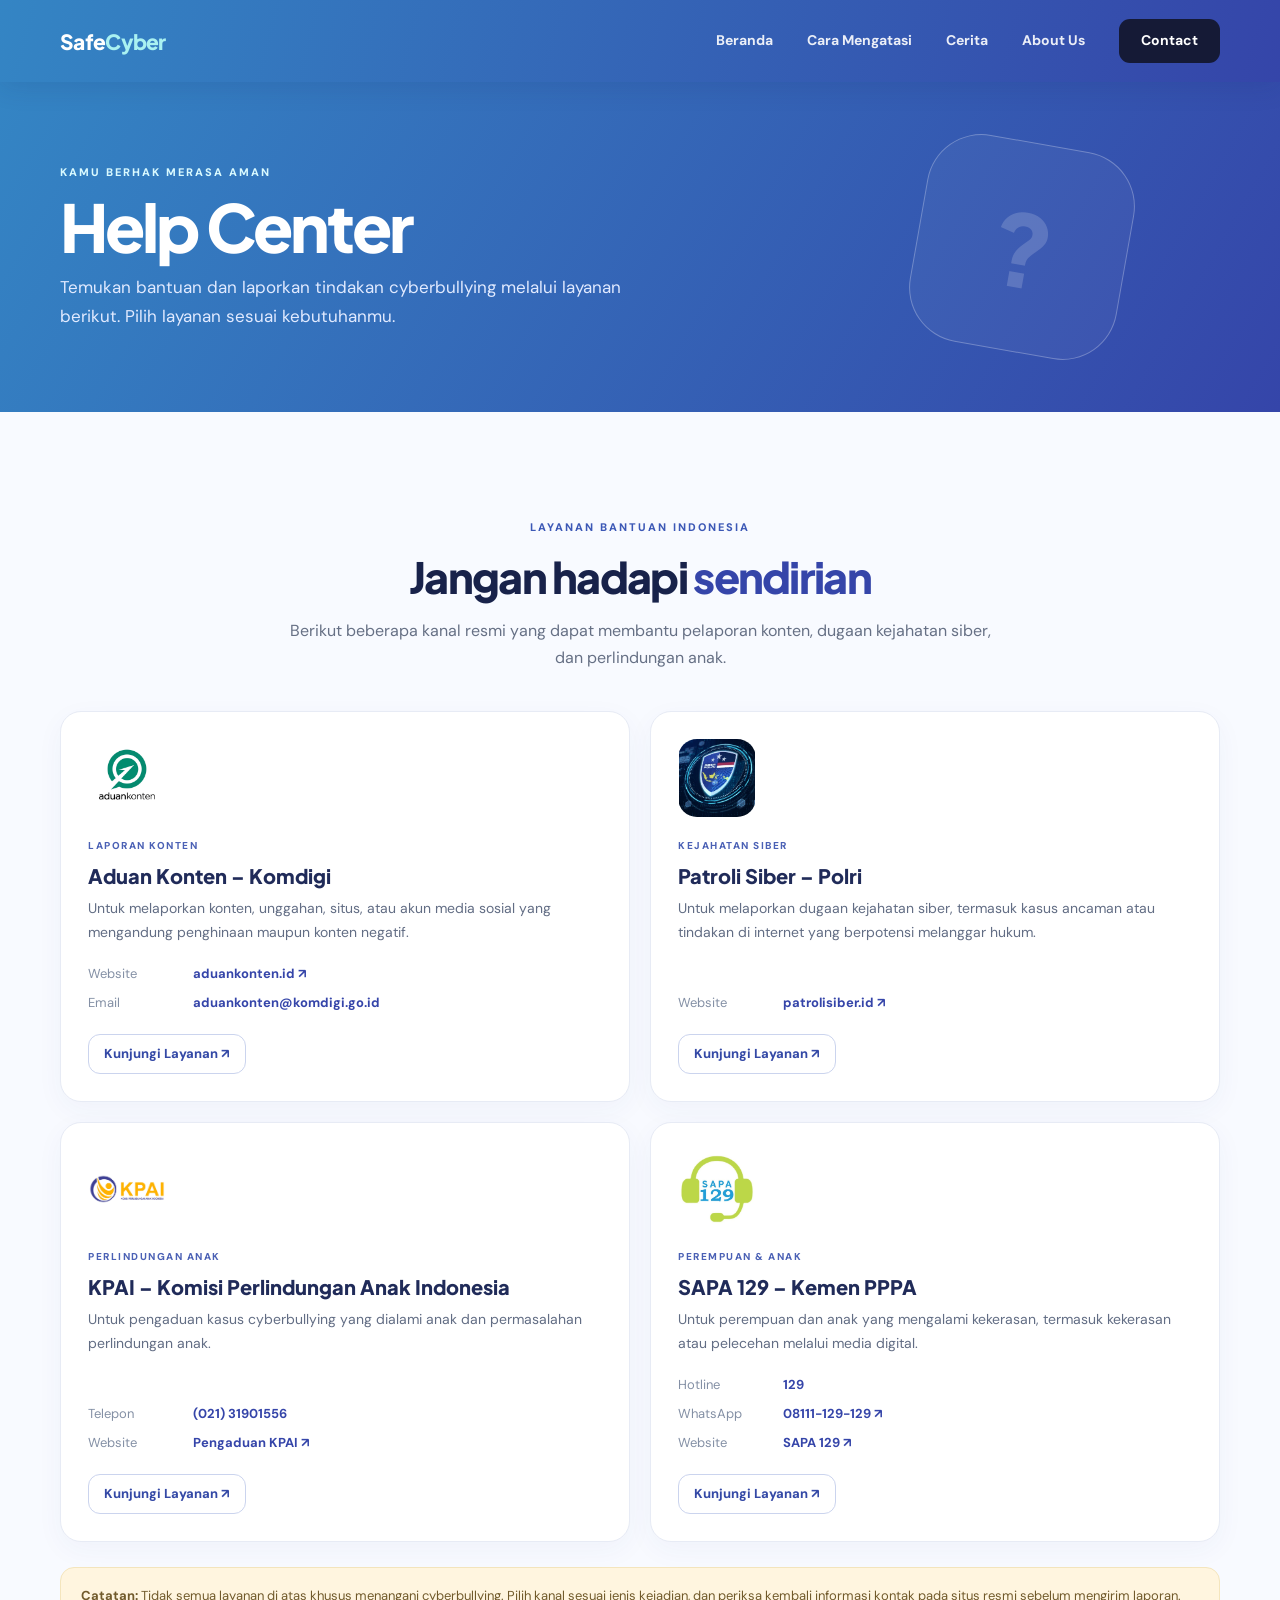
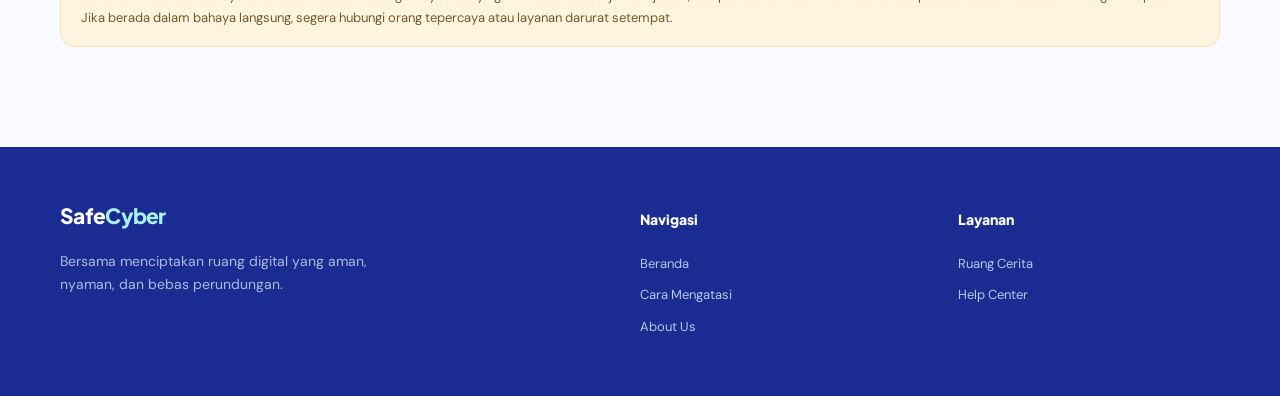
==== contact.html @ 0e9b600e "file utama web" ====
<!DOCTYPE html>
<html lang="id">
  <head>
    <meta charset="UTF-8">
    <meta name="viewport" content="width=device-width, initial-scale=1.0">
    <meta name="description" content="Daftar layanan bantuan dan pengaduan untuk perundungan dan keamanan digital.">
    <meta name="theme-color" content="#3545a9">
    <title>Help Center | Safe Cyber</title>
    <link href="https://fonts.googleapis.com/css2?family=DM+Sans:wght@400;500;600;700&amp;family=Plus+Jakarta+Sans:wght@400;500;600;700;800&amp;display=swap" rel="stylesheet">
    <link rel="stylesheet" href="style.css">
    <script src="script.js" defer></script>
  </head>
  <body>
    <header class="site-header">
      <div class="container nav-wrap">
        <a class="brand" href="index.html">
          <span>Safe<span>Cyber</span></span>
        </a>
        <button class="nav-toggle" aria-label="Buka navigasi" aria-expanded="false" aria-controls="main-nav"><i></i><i></i><i></i></button>
        <nav class="main-nav" id="main-nav">
          <a href="index.html">Beranda</a>
          <a href="index.html#cara-mengatasi">Cara Mengatasi</a>
          <a href="ruang_cerita.html">Cerita</a>
          <a href="about.html">About Us</a>
          <a class="nav-cta active" href="contact.html">Contact</a>
        </nav>
      </div>
    </header>
    <main>
      <section class="page-hero contact-hero">
        <div class="container page-hero-inner">
          <span class="eyebrow eyebrow-light">KAMU BERHAK MERASA AMAN</span>
          <h1>Help Center</h1>
          <p>Temukan bantuan dan laporkan tindakan cyberbullying melalui layanan berikut. Pilih layanan sesuai kebutuhanmu.</p>
          <div class="page-hero-mark">?</div>
        </div>
      </section>
      <section class="section help-section">
        <div class="container">
          <div class="section-heading centered">
            <span class="eyebrow">LAYANAN BANTUAN INDONESIA</span>
            <h2>Jangan hadapi <span>sendirian</span></h2>
            <p>Berikut beberapa kanal resmi yang dapat membantu pelaporan konten, dugaan kejahatan siber, dan perlindungan anak.</p>
          </div>
          <div class="help-grid">
            <article class="help-card">
              <img class="help-logo" src="asset/aduankonten.jfif" alt="Logo Komdigi">
              <span class="help-tag">LAPORAN KONTEN</span>
              <h3>Aduan Konten – Komdigi</h3>
              <p>Untuk melaporkan konten, unggahan, situs, atau akun media sosial yang mengandung penghinaan maupun konten negatif.</p>
              <div class="help-details"><span>Website</span><a href="https://aduankonten.id/" target="_blank" rel="noopener noreferrer">aduankonten.id ↗</a><span>Email</span><a href="mailto:aduankonten@komdigi.go.id">aduankonten@komdigi.go.id</a></div>
              <a class="btn btn-outline" href="https://aduankonten.id/" target="_blank" rel="noopener noreferrer">Kunjungi Layanan ↗</a>
            </article>
            <article class="help-card">
              <img class="help-logo" src="asset/siber polri.jfif" alt="Logo Polri Patroli Siber">
              <span class="help-tag">KEJAHATAN SIBER</span>
              <h3>Patroli Siber – Polri</h3>
              <p>Untuk melaporkan dugaan kejahatan siber, termasuk kasus ancaman atau tindakan di internet yang berpotensi melanggar hukum.</p>
              <div class="help-details"><span>Website</span><a href="https://patrolisiber.id/" target="_blank" rel="noopener noreferrer">patrolisiber.id ↗</a></div>
              <a class="btn btn-outline" href="https://patrolisiber.id/" target="_blank" rel="noopener noreferrer">Kunjungi Layanan ↗</a>
            </article>
            <article class="help-card">
              <img class="help-logo" src="asset/kpai.jfif" alt="Logo KPAI">
              <span class="help-tag">PERLINDUNGAN ANAK</span>
              <h3>KPAI – Komisi Perlindungan Anak Indonesia</h3>
              <p>Untuk pengaduan kasus cyberbullying yang dialami anak dan permasalahan perlindungan anak.</p>
              <div class="help-details"><span>Telepon</span><a href="tel:+622131901556">(021) 31901556</a><span>Website</span><a href="https://pengaduan.kpai.go.id/" target="_blank" rel="noopener noreferrer">Pengaduan KPAI ↗</a></div>
              <a class="btn btn-outline" href="https://pengaduan.kpai.go.id/" target="_blank" rel="noopener noreferrer">Kunjungi Layanan ↗</a>
            </article>
            <article class="help-card">
              <img class="help-logo" src="asset/sapai.jfif" alt="Logo SAPA 129">
              <span class="help-tag">PEREMPUAN &amp; ANAK</span>
              <h3>SAPA 129 – Kemen PPPA</h3>
              <p>Untuk perempuan dan anak yang mengalami kekerasan, termasuk kekerasan atau pelecehan melalui media digital.</p>
              <div class="help-details"><span>Hotline</span><a href="tel:129">129</a><span>WhatsApp</span><a href="https://wa.me/628111129129" target="_blank" rel="noopener noreferrer">08111-129-129 ↗</a><span>Website</span><a href="https://laporsapa129.kemenpppa.go.id/" target="_blank" rel="noopener noreferrer">SAPA 129 ↗</a></div>
              <a class="btn btn-outline" href="https://laporsapa129.kemenpppa.go.id/" target="_blank" rel="noopener noreferrer">Kunjungi Layanan ↗</a>
            </article>
          </div>
          <p class="help-note"><b>Catatan:</b> Tidak semua layanan di atas khusus menangani cyberbullying. Pilih kanal sesuai jenis kejadian, dan periksa kembali informasi kontak pada situs resmi sebelum mengirim laporan. Jika berada dalam bahaya langsung, segera hubungi orang tepercaya atau layanan darurat setempat.</p>
        </div>
      </section>
    </main>
    <footer class="site-footer">
      <div class="container footer-grid">
        <div class="footer-brand">
          <a class="brand" href="index.html">
            <span>Safe<span>Cyber</span></span>
          </a>
          <p>Bersama menciptakan ruang digital yang aman, nyaman, dan bebas perundungan.</p>
        </div>
        <div>
          <h3>Navigasi</h3>
          <a href="index.html">Beranda</a>
          <a href="index.html#cara-mengatasi">Cara Mengatasi</a>
          <a href="about.html">About Us</a>
        </div>
        <div>
          <h3>Layanan</h3>
          <a href="ruang_cerita.html">Ruang Cerita</a>
          <a href="contact.html">Help Center</a>
        </div>
      </div>
    </footer>
  </body>
</html>
---- style.css ----
/* ===== Variabel & reset ===== */

:root {
  --navy: #202b72;
  --blue: #3545a9;
  --blue2: #3485c4;
  --cyan: #35bfdc;
  --ink: #17203d;
  --muted: #667085;
  --pale: #f5f8ff;
  --line: #e6eaf3;
  --white: #fff;
  --mint: #dff8f1;
  --shadow: 0 18px 50px rgba(37, 55, 120, .10);
  --radius: 22px;
}

* {
  box-sizing: border-box;
}

html {
  scroll-behavior: smooth;
  scroll-padding-top: 95px;
}

body {
  margin: 0;
  color: var(--ink);
  background: #fff;
  font-family: 'DM Sans', Arial, sans-serif;
  font-size: 16px;
  line-height: 1.7;
}

img {
  max-width: 100%;
  display: block;
}

a {
  color: inherit;
  text-decoration: none;
}

button,
input,
select,
textarea {
  font: inherit;
}

.container {
  width: min(1160px, calc(100% - 48px));
  margin-inline: auto;
}

/* ===== Header & navigasi ===== */

.site-header {
  height: 82px;
  position: sticky;
  top: 0;
  z-index: 50;
  background: linear-gradient(105deg, #3485c4, #3545a9);
  box-shadow: 0 5px 24px rgba(25, 38, 104, .13);
}

.nav-wrap {
  height: 100%;
  display: flex;
  align-items: center;
  justify-content: space-between;
}

.brand {
  display: inline-flex;
  align-items: center;
  gap: 10px;
  color: #fff;
  font: 800 21px 'Plus Jakarta Sans', sans-serif;
  letter-spacing: -.7px;
}

.brand img {
  width: 39px;
  height: 39px;
}

.brand > span > span {
  color: #a9f1f1;
}

.main-nav {
  display: flex;
  align-items: center;
  gap: 34px;
  color: #fff;
  font-size: 14px;
  font-weight: 700;
}

.main-nav > a:not(.nav-cta) {
  opacity: .9;
  transition: opacity .2s;
}

.main-nav > a:hover,
.main-nav > a.active {
  opacity: 1;
}

.main-nav > a.active:not(.nav-cta) {
  text-decoration: underline;
  text-decoration-color: #8ce6ef;
  text-underline-offset: 9px;
}

.nav-cta {
  padding: 10px 22px;
  border-radius: 11px;
  background: #151a36;
  color: #fff;
  transition: transform .2s, background .2s;
}

.nav-cta:hover {
  background: #080d24;
  transform: translateY(-2px);
}

.nav-toggle {
  display: none;
  border: 0;
  background: transparent;
  padding: 8px;
  cursor: pointer;
}

.nav-toggle i {
  display: block;
  width: 25px;
  height: 2px;
  background: #fff;
  margin: 5px;
  border-radius: 3px;
}

/* ===== Label & tombol ===== */

.eyebrow {
  display: inline-block;
  color: #3c58b6;
  font-size: 11px;
  font-weight: 800;
  letter-spacing: 2px;
  line-height: 1.5;
}

.eyebrow-light {
  color: #d9faff;
}

.btn {
  display: inline-flex;
  align-items: center;
  justify-content: center;
  gap: 13px;
  padding: 13px 21px;
  border-radius: 12px;
  font-size: 14px;
  font-weight: 800;
  line-height: 1.4;
  border: 1px solid transparent;
  cursor: pointer;
  transition: transform .2s, box-shadow .2s, background .2s;
}

.btn:hover {
  transform: translateY(-2px);
  box-shadow: 0 10px 24px rgba(28, 48, 120, .16);
}

.btn-dark {
  background: #171d39;
  color: #fff;
}

.btn-primary {
  background: linear-gradient(110deg, #3485c4, #3545a9);
  color: #fff;
}

.btn-outline {
  border-color: #cbd4ee;
  color: #3449a6;
  background: #fff;
  padding: 10px 15px;
  font-size: 13px;
}

/* ===== Section umum & kartu ===== */

.section {
  padding: 100px 0;
}

.section-heading {
  max-width: 720px;
  margin-bottom: 40px;
}

.section-heading.centered {
  text-align: center;
  margin-inline: auto;
}

.section-heading h2,
.response-heading h2,
.safety-layout h2,
.about-copy h2 {
  font: 800 clamp(30px, 4vw, 43px)/1.2 'Plus Jakarta Sans', sans-serif;
  letter-spacing: -1.7px;
  margin: 12px 0 14px;
  color: #18224a;
}

.section-heading h2 span,
.response-heading h2 span,
.safety-layout h2 span,
.about-copy h2 span {
  color: #3545a9;
}

.section-heading > p,
.section-lead {
  color: var(--muted);
  margin: 0;
  font-size: 16px;
}

.feature-grid {
  display: grid;
  gap: 18px;
}

.four-grid {
  grid-template-columns: repeat(4, 1fr);
}

.feature-card {
  min-height: 310px;
  padding: 27px 23px;
  border-radius: 20px;
  position: relative;
  overflow: hidden;
  border: 1px solid rgba(53, 69, 169, .08);
  transition: transform .25s, box-shadow .25s;
}

.feature-card:hover,
.mini-card:hover {
  transform: translateY(-6px);
  box-shadow: var(--shadow);
}

.tint-blue {
  background: linear-gradient(145deg, #e5efff, #cbdcff);
}

.tint-cyan {
  background: linear-gradient(145deg, #e4faff, #c4f0f5);
}

.tint-mint {
  background: linear-gradient(145deg, #e4f8f0, #c7f0e4);
}

.tint-lilac {
  background: linear-gradient(145deg, #f0eaff, #ded5ff);
}

.card-number {
  position: absolute;
  right: 22px;
  top: 15px;
  color: #3545a966;
  font: 800 30px 'Plus Jakarta Sans';
}

.feature-icon {
  width: 57px;
  height: 57px;
  border-radius: 17px;
  background: #ffffffb8;
  display: grid;
  place-items: center;
  font-size: 26px;
  margin: 30px 0 18px;
  box-shadow: 0 6px 18px #263c9612;
}

.feature-card h3,
.mini-card h3,
.cause-grid h3,
.steps-list h3,
.help-card h3 {
  font: 800 18px/1.35 'Plus Jakarta Sans', sans-serif;
  margin: 0 0 10px;
  color: #202b59;
}

.feature-card p,
.mini-card p,
.cause-grid p,
.steps-list p {
  font-size: 14px;
  color: #536078;
  margin: 0;
  line-height: 1.75;
}

/* ===== Section Beranda lainnya ===== */

.causes-section {
  background: #f7f9ff;
}

.cause-grid {
  display: grid;
  grid-template-columns: repeat(6, 1fr);
  gap: 16px;
}

.cause-grid article {
  grid-column: span 2;
  min-height: 205px;
  padding: 24px;
  background: #fff;
  border: 1px solid #e8edf8;
  border-radius: 18px;
  box-shadow: 0 8px 28px #283c7b08;
}

.cause-grid article:nth-child(4) {
  grid-column: 2/span 2;
}

.cause-grid article:nth-child(5) {
  grid-column: 4/span 2;
}

.cause-grid article > span {
  display: grid;
  place-items: center;
  width: 36px;
  height: 36px;
  border-radius: 12px;
  background: #e8efff;
  color: #3545a9;
  font-weight: 800;
  margin-bottom: 15px;
}

.response-layout {
  display: grid;
  grid-template-columns: .8fr 1.2fr;
  gap: 85px;
  align-items: start;
}

.response-heading {
  position: sticky;
  top: 115px;
}

.response-heading > p {
  color: var(--muted);
  margin-bottom: 26px;
}

.steps-list {
  display: grid;
  gap: 14px;
}

.steps-list article {
  display: grid;
  grid-template-columns: 54px 1fr;
  gap: 20px;
  padding: 25px;
  border: 1px solid var(--line);
  border-radius: 18px;
  background: #fff;
  box-shadow: 0 7px 25px #283c7b08;
}

.step-icon {
  width: 48px;
  height: 48px;
  border-radius: 15px;
  background: #e5f8f8;
  color: #3545a9;
  display: grid;
  place-items: center;
  font: 800 16px 'Plus Jakarta Sans';
}

.bullying-section {
  background: #f7f9ff;
}

.compact-grid {
  gap: 15px;
}

.mini-card {
  padding: 23px;
  background: #fff;
  border: 1px solid #e9edf6;
  border-radius: 18px;
  transition: transform .25s, box-shadow .25s;
}

.mini-card .feature-icon {
  margin: 0 0 18px;
  background: #eaf2ff;
}

.mini-card h3 {
  font-size: 16px;
}

.safety-layout {
  display: grid;
  grid-template-columns: .75fr 1.25fr;
  gap: 80px;
  align-items: center;
}

.safety-art {
  min-height: 350px;
  display: grid;
  place-items: center;
  position: relative;
  background: radial-gradient(circle, #e3f8f7 0, #f5f8ff 65%, transparent 66%);
}

.safety-circle {
  width: 230px;
  height: 230px;
  border-radius: 50%;
  background: linear-gradient(145deg, #35bfdc, #3545a9);
  display: flex;
  flex-direction: column;
  align-items: center;
  justify-content: center;
  color: #fff;
  box-shadow: 0 22px 50px #3545a94a;
  transform: rotate(-8deg);
}

.safety-circle span {
  font-size: 65px;
}

.safety-circle b {
  font: 800 22px/1.1 'Plus Jakarta Sans';
  letter-spacing: 3px;
  text-align: center;
}

.safety-star {
  position: absolute;
  top: 40px;
  right: 16%;
  font-size: 42px;
  color: #35bfdc;
}

.tips-list {
  display: grid;
  gap: 12px;
  margin-top: 25px;
}

.tips-list p {
  margin: 0;
  padding: 14px 17px;
  border-left: 3px solid #47c1d0;
  background: #f5f8ff;
  border-radius: 0 12px 12px 0;
  color: #59647c;
  font-size: 14px;
}

.tips-list b {
  display: block;
  color: #25346f;
  margin-bottom: 3px;
}

/* ===== Footer ===== */

.site-footer {
  background: #1a2c91;
  color: #dce3ff;
  padding: 55px 0 20px;
}

.footer-grid {
  display: grid;
  grid-template-columns: 2fr 1fr 1fr;
  gap: 55px;
  padding-bottom: 38px;
}

.footer-brand p {
  max-width: 340px;
  color: #aeb9df;
  font-size: 14px;
  margin-top: 17px;
}

.footer-grid h3 {
  font: 800 14px 'Plus Jakarta Sans';
  color: #fff;
  margin: 8px 0 16px;
}

.footer-grid > div:not(:first-child) {
  display: flex;
  flex-direction: column;
  align-items: flex-start;
  gap: 9px;
}

.footer-grid > div > a:not(.brand) {
  font-size: 13px;
  color: #b9c5e9;
}

.footer-grid a:hover {
  color: #7fe6ed;
}

.copyright {
  border-top: 1px solid #ffffff20;
  padding-top: 18px;
  color: #aeb9df;
  font-size: 12px;
}

/* ===== Banner halaman ===== */

.page-hero {
  background: linear-gradient(120deg, #3485c4, #3545a9);
  color: #fff;
  position: relative;
  overflow: hidden;
}

.page-hero-inner {
  min-height: 330px;
  padding-block: 75px;
  position: relative;
  display: flex;
  flex-direction: column;
  justify-content: center;
}

.page-hero h1 {
  font: 800 clamp(48px, 6vw, 66px)/1.1 'Plus Jakarta Sans';
  letter-spacing: -3px;
  margin: 10px 0;
}

.page-hero p {
  max-width: 620px;
  color: #e1eaff;
  font-size: 17px;
  margin: 0;
}

.page-hero-mark {
  position: absolute;
  right: 8%;
  top: 50%;
  transform: translateY(-50%) rotate(10deg);
  width: 210px;
  height: 210px;
  border-radius: 55px;
  border: 1px solid #ffffff44;
  display: grid;
  place-items: center;
  color: #ffffff2b;
  font: 800 100px 'Plus Jakarta Sans';
  background: #ffffff0b;
}

.contact-hero {
  background: linear-gradient(120deg, #3485c4, #3545a9);
}

/* ===== Help Center (Contact) ===== */

.help-section {
  background: #f8faff;
}

.help-grid {
  display: grid;
  grid-template-columns: repeat(2, 1fr);
  gap: 20px;
}

.help-card {
  padding: 27px;
  background: #fff;
  border: 1px solid #e7ebf5;
  border-radius: 21px;
  box-shadow: 0 8px 28px #263c960b;
  display: flex;
  flex-direction: column;
  align-items: flex-start;
}

.help-logo {
  width: 78px;
  height: 78px;
  object-fit: contain;
  border-radius: 19px;
  margin-bottom: 20px;
  background: #fff;
}

.help-tag {
  font-size: 10px;
  letter-spacing: 1.5px;
  color: #4b61b5;
  font-weight: 800;
}

.help-card h3 {
  font-size: 20px;
  margin: 8px 0;
}

.help-card > p {
  font-size: 14px;
  color: #626d84;
  margin: 0 0 18px;
}

.help-details {
  display: grid;
  grid-template-columns: 95px 1fr;
  gap: 7px 10px;
  margin-top: auto;
  margin-bottom: 20px;
  width: 100%;
  font-size: 13px;
}

.help-details span {
  color: #8490a5;
}

.help-details a {
  color: #3545a9;
  font-weight: 700;
  overflow-wrap: anywhere;
}

.help-details a:hover {
  text-decoration: underline;
}

.help-note {
  margin: 25px 0 0;
  padding: 17px 20px;
  background: #fff5df;
  border: 1px solid #f4e5bd;
  border-radius: 14px;
  color: #715a2b;
  font-size: 13px;
}

/* ===== Hero (beranda) ===== */

.hero {
  background: linear-gradient(100deg, #35a9c9 0%, #3b5bb9 62%, #3545a9 100%);
  position: relative;
  overflow: hidden;
}

.hero-grid {
  min-height: 540px;
  display: grid;
  grid-template-columns: 1fr 1fr;
  gap: 56px;
  align-items: center;
  padding-block: 64px;
}

.hero-copy {
  text-align: center;
}

.hero h1 {
  font: 800 clamp(34px, 4.8vw, 62px)/1.05 'Plus Jakarta Sans', sans-serif;
  letter-spacing: -2.5px;
  margin: 0 0 16px;
  color: #0f1535;
}

.hero-copy > p {
  max-width: 340px;
  margin: 0 auto 28px;
  color: #16286e;
  font-size: 18px;
  line-height: 1.6;
}

.hero .btn-dark {
  background: #0b0b0f;
  padding: 12px 30px;
  text-transform: uppercase;
  letter-spacing: .8px;
  font-size: 13px;
}

.hero-panel {
  background: #fff;
  border-radius: 22px;
  padding: 16px;
  display: grid;
  grid-template-columns: 1fr .8fr 1.1fr;
  grid-template-rows: repeat(3, 108px);
  gap: 12px;
  box-shadow: 0 24px 60px rgba(16, 24, 80, .25);
}

.cell {
  background: #f1f3f8;
  border-radius: 12px;
  display: flex;
  align-items: center;
  justify-content: center;
  text-align: center;
  padding: 10px;
  color: #25346f;
  font: 700 14px/1.45 'Plus Jakarta Sans', sans-serif;
}

.cell-shield {
  grid-row: 1/3;
}

.cell-tag {
  grid-column: 2/4;
  font-size: 26px;
  font-weight: 800;
  color: #3545a9;
}

.cell-heart {
  font-size: 40px;
  color: #e47a9d;
}

.cell-note {
  grid-column: 1/3;
}

/* ===== Cerita (beranda + Ruang Cerita) ===== */

.stories-section {
  background: #fff;
}

.stories-title {
  font: 800 clamp(34px, 4.5vw, 48px)/1.15 'Plus Jakarta Sans', sans-serif;
  letter-spacing: -1.5px;
  margin: 0;
  color: #0f1535;
}

.stories-sub {
  margin: 6px 0 30px;
  color: var(--muted);
  font-size: 15px;
}

.story-cards {
  display: grid;
  grid-template-columns: repeat(3, 1fr);
  gap: 20px;
}

.story-card {
  display: flex;
  flex-direction: column;
  justify-content: space-between;
  gap: 20px;
  min-height: 200px;
  padding: 24px;
  background: #fafcff;
  border: 1px solid #e6ebf6;
  border-radius: 18px;
  box-shadow: 0 6px 22px rgba(37, 55, 120, .06);
}

.story-card p {
  margin: 0;
  color: #2b3558;
  font-size: 15px;
  line-height: 1.7;
}

.story-by {
  color: #3545a9;
  font-size: 13px;
  font-weight: 700;
}

.stories-more {
  margin-top: 34px;
}

.story-page {
  padding: 80px 0 100px;
  background: #fff;
}

.story-page .stories-title,
.story-page .stories-sub {
  text-align: center;
}

.story-page .stories-sub {
  margin-bottom: 40px;
}

.story-cards-5 {
  grid-template-columns: repeat(6, 1fr);
}

.story-cards-5 .story-card {
  grid-column: span 2;
}

.story-cards-5 .story-card:nth-child(4) {
  grid-column: 2/span 2;
}

.story-cards-5 .story-card:nth-child(5) {
  grid-column: 4/span 2;
}

.story-cta {
  margin-top: 56px;
  text-align: center;
}

.story-cta p {
  max-width: 430px;
  margin: 16px auto 0;
  color: var(--muted);
  font-size: 13px;
  line-height: 1.6;
}

.btn.btn-lg {
  padding: 16px 34px;
  font-size: 16px;
  border-radius: 14px;
}

/* ===== About Us ===== */

.about-hero {
  background: linear-gradient(120deg, #35a9c9, #3545a9);
  color: #fff;
  text-align: center;
  padding: 100px 0;
}

.about-hero h1 {
  font: 800 clamp(40px, 6vw, 60px)/1.1 'Plus Jakarta Sans', sans-serif;
  letter-spacing: -2px;
  margin: 0;
}

.about-text {
  padding: 72px 0 96px;
}

.about-narrow {
  max-width: 780px;
  text-align: center;
}

.about-narrow p {
  margin: 0 0 24px;
  color: #2f3750;
  font-size: 15px;
  line-height: 1.9;
}

/* ===== Responsive ===== */

@media (max-width: 980px) {
  .main-nav {
    gap: 20px;
  }

  .four-grid {
    grid-template-columns: repeat(2, 1fr);
  }

  .cause-grid article,
  .cause-grid article:nth-child(4),
  .cause-grid article:nth-child(5) {
    grid-column: span 2;
  }

  .cause-grid article:nth-child(4) {
    grid-column: 2/span 2;
  }

  .response-layout,
  .safety-layout {
    gap: 40px;
  }
}

@media (max-width: 720px) {
  .container {
    width: min(100% - 36px, 560px);
  }

  .site-header {
    height: 70px;
  }

  .brand {
    font-size: 19px;
  }

  .brand img {
    width: 35px;
    height: 35px;
  }

  .nav-toggle {
    display: block;
  }

  .main-nav {
    display: none;
    position: absolute;
    top: 70px;
    left: 0;
    right: 0;
    background: #2e4198;
    padding: 15px 22px 22px;
    box-shadow: 0 15px 25px #17204c30;
    flex-direction: column;
    align-items: stretch;
    gap: 0;
  }

  .main-nav.is-open {
    display: flex;
  }

  .main-nav > a {
    padding: 12px 8px;
  }

  .main-nav > a.active:not(.nav-cta) {
    text-decoration: none;
    background: #ffffff18;
    border-radius: 8px;
  }

  .nav-cta {
    text-align: center;
    margin-top: 8px;
  }

  .section {
    padding: 70px 0;
  }

  .section-heading {
    margin-bottom: 28px;
  }

  .section-heading h2,
  .response-heading h2,
  .safety-layout h2,
  .about-copy h2 {
    font-size: 32px;
  }

  .section-heading > p,
  .section-lead {
    font-size: 14px;
  }

  .four-grid {
    gap: 12px;
  }

  .feature-card {
    min-height: 285px;
    padding: 19px;
  }

  .feature-card h3 {
    font-size: 16px;
  }

  .feature-card p,
  .mini-card p {
    font-size: 13px;
  }

  .feature-icon {
    width: 49px;
    height: 49px;
    font-size: 22px;
    margin: 32px 0 14px;
  }

  .card-number {
    font-size: 25px;
    right: 15px;
  }

  .cause-grid {
    grid-template-columns: 1fr;
    gap: 12px;
  }

  .cause-grid article,
  .cause-grid article:nth-child(4),
  .cause-grid article:nth-child(5) {
    grid-column: auto;
    min-height: 0;
  }

  .response-layout,
  .safety-layout,
  .about-grid,
  .story-layout {
    grid-template-columns: 1fr;
    gap: 35px;
  }

  .response-heading {
    position: static;
  }

  .steps-list article {
    padding: 19px;
    grid-template-columns: 44px 1fr;
    gap: 14px;
  }

  .step-icon {
    width: 42px;
    height: 42px;
  }

  .safety-art {
    min-height: 260px;
    order: 2;
  }

  .safety-circle {
    width: 190px;
    height: 190px;
  }

  .safety-circle span {
    font-size: 52px;
  }

  .safety-circle b {
    font-size: 18px;
  }

  .footer-grid {
    grid-template-columns: 1fr 1fr;
    gap: 30px 20px;
  }

  .footer-brand {
    grid-column: 1/-1;
  }

  .page-hero-inner {
    min-height: 280px;
    padding-block: 60px;
  }

  .page-hero h1 {
    font-size: 50px;
  }

  .page-hero p {
    font-size: 15px;
    max-width: 80%;
  }

  .page-hero-mark {
    width: 120px;
    height: 120px;
    font-size: 58px;
    right: 0;
    border-radius: 35px;
  }

  .help-grid {
    grid-template-columns: 1fr;
  }

  .help-card {
    padding: 23px;
  }
}

@media (max-width: 390px) {
  .container {
    width: calc(100% - 28px);
  }

  .btn {
    padding: 12px 15px;
    font-size: 13px;
  }

  .four-grid {
    grid-template-columns: 1fr;
  }

  .feature-card {
    min-height: 0;
    padding: 20px;
  }

  .feature-icon {
    margin-top: 20px;
  }

  .compact-grid {
    grid-template-columns: 1fr;
  }

  .mini-card {
    padding: 20px;
  }

  .footer-grid {
    gap: 25px 14px;
  }

  .page-hero-mark {
    opacity: .5;
  }

  .help-details {
    grid-template-columns: 80px 1fr;
  }
}

@media (max-width: 860px) {
  .hero-grid {
    grid-template-columns: 1fr;
    gap: 36px;
    min-height: 0;
    padding-block: 56px;
  }

  .hero-panel {
    grid-template-rows: repeat(3, 92px);
  }

  .story-cards,
  .story-cards-5 {
    grid-template-columns: 1fr;
  }

  .story-cards-5 .story-card,
  .story-cards-5 .story-card:nth-child(4),
  .story-cards-5 .story-card:nth-child(5) {
    grid-column: auto;
  }

  .story-card {
    min-height: 0;
  }
}

@media (max-width: 720px) {
  .hero h1 {
    letter-spacing: -1.5px;
  }

  .hero-copy > p {
    font-size: 16px;
  }

  .story-page {
    padding: 56px 0 70px;
  }

  .about-hero {
    padding: 72px 0;
  }

  .about-text {
    padding: 48px 0 64px;
  }

  .about-narrow p {
    font-size: 14px;
  }
}

@media (prefers-reduced-motion: reduce) {
  html {
    scroll-behavior: auto;
  }

  *,
  *::before,
  *::after {
    transition-duration: .01ms !important;
    animation-duration: .01ms !important;
    animation-iteration-count: 1 !important;
  }
}
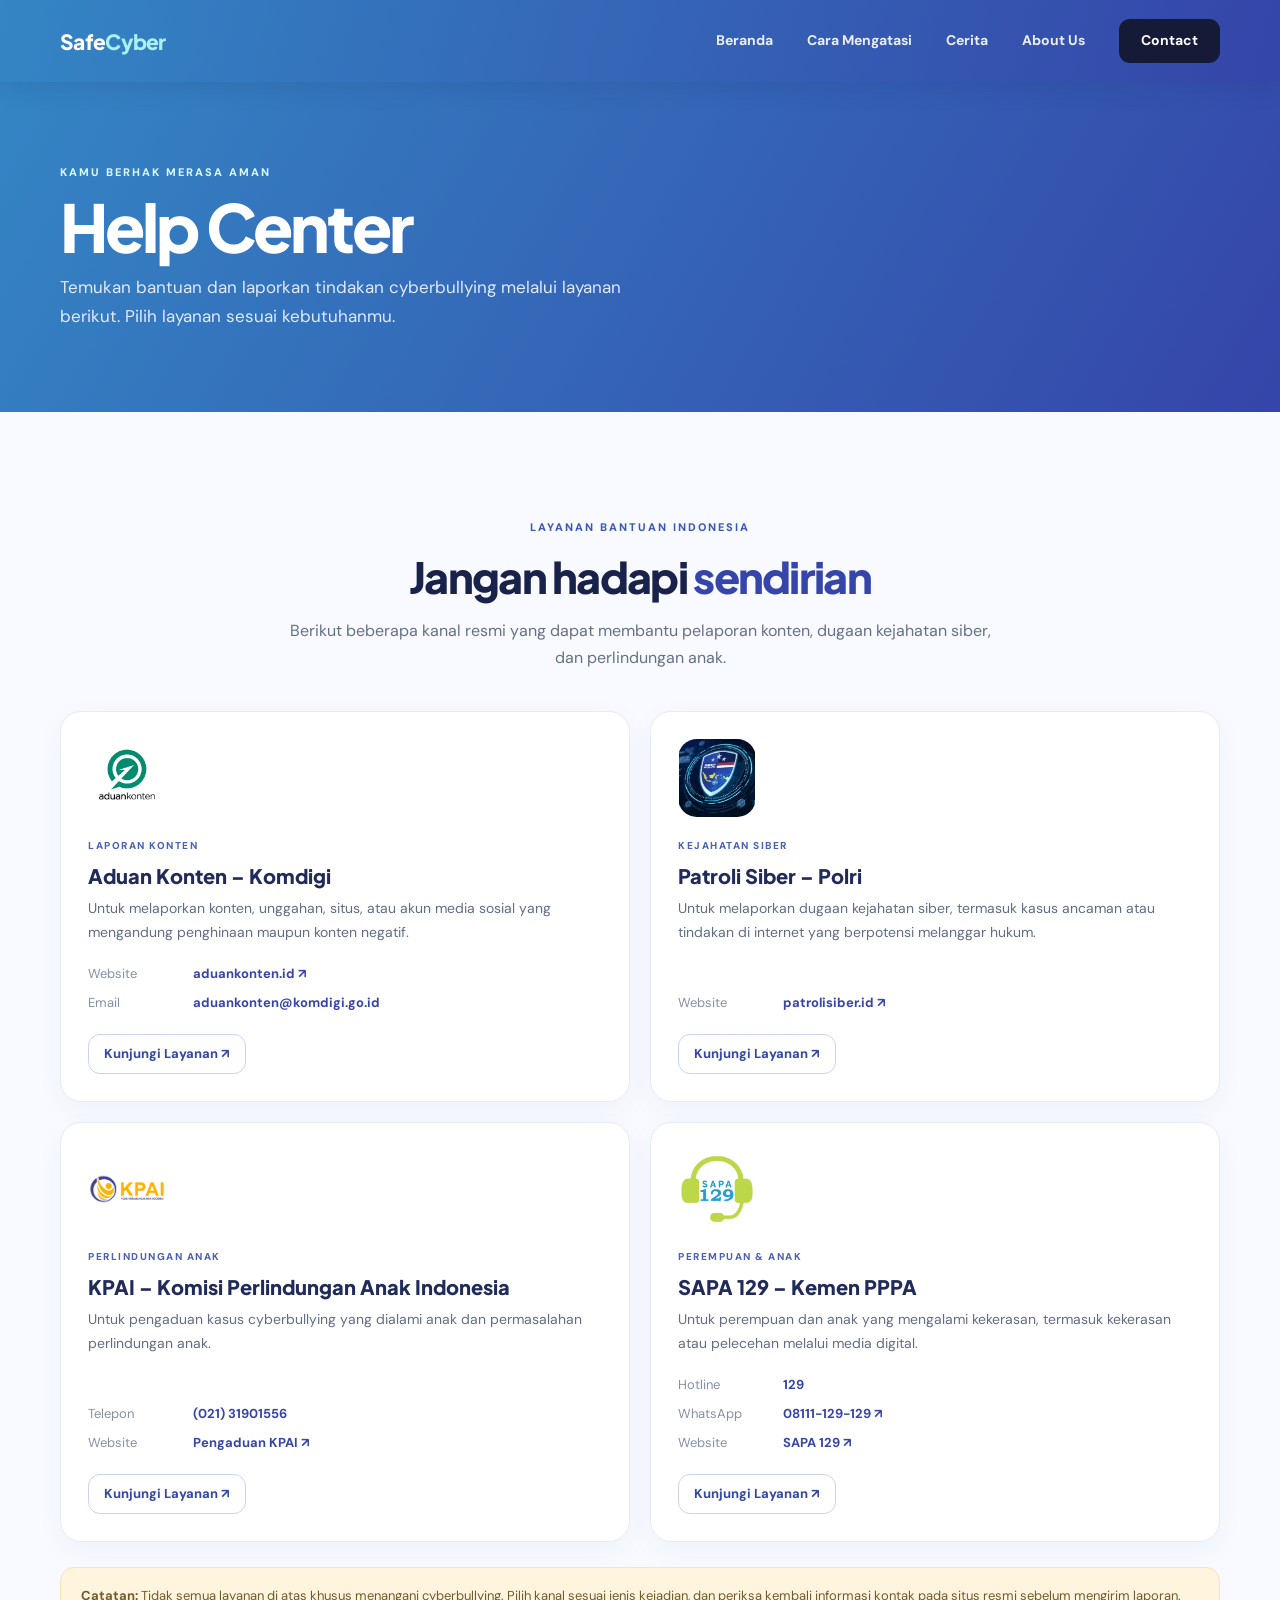
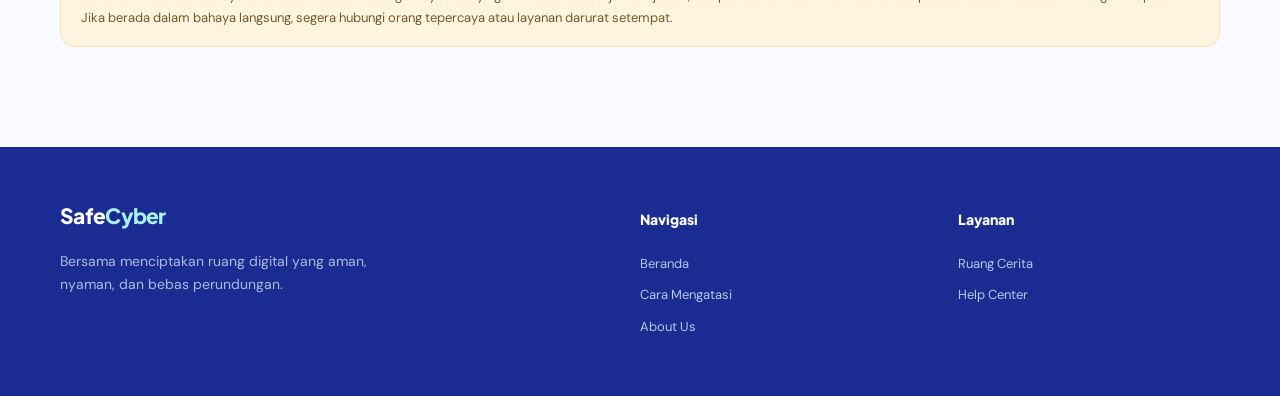
==== commit 8e8e432d: "contact hero redesign" ====
--- a/contact.html
+++ b/contact.html
@@ -32,7 +32,6 @@
           <span class="eyebrow eyebrow-light">KAMU BERHAK MERASA AMAN</span>
           <h1>Help Center</h1>
           <p>Temukan bantuan dan laporkan tindakan cyberbullying melalui layanan berikut. Pilih layanan sesuai kebutuhanmu.</p>
-          <div class="page-hero-mark">?</div>
         </div>
       </section>
       <section class="section help-section">
--- a/style.css
+++ b/style.css
@@ -711,7 +711,7 @@
   font: 800 clamp(34px, 4.8vw, 62px)/1.05 'Plus Jakarta Sans', sans-serif;
   letter-spacing: -2.5px;
   margin: 0 0 16px;
-  color: #0f1535;
+  color: #FFFFFF;
 }
 
 .hero-copy > p {
@@ -1244,3 +1244,78 @@
     animation-iteration-count: 1 !important;
   }
 }
+
+/* ===== Hero dengan ilustrasi ===== */
+
+.hero-illustrated .hero-grid {
+  display: grid;
+  grid-template-columns: minmax(0, 430px) minmax(0, 1fr);
+  gap: clamp(24px, 5vw, 72px);
+  align-items: center;
+}
+
+.hero-illustrated .hero-copy {
+  background: #141a3a;
+  padding: 40px 38px 42px;
+  border-radius: 24px;
+  box-shadow: 0 30px 70px rgba(20, 26, 90, .35);
+  text-align: left;
+}
+
+.hero-illustrated .hero-copy h1 {
+  color: #fff;
+  margin: 0;
+  line-height: .95;
+  letter-spacing: -.045em;
+}
+
+.hero-illustrated .hero-copy p {
+  margin: 18px 0 28px;
+  font-size: 17px;
+  line-height: 1.5;
+  color: #8be8ff;
+  font-weight: 500;
+}
+
+.hero-illustrated .hero-copy .btn {
+  background: #fff;
+  color: #141a3a;
+}
+
+.hero-illustrated .hero-copy .btn:hover {
+  background: #8be8ff;
+}
+
+/* ilustrasi: tepinya memudar ke gradasi */
+.hero-art {
+  background: #bbbcff;
+  padding: clamp(40px, 7vw, 90px);
+  display: grid;
+  place-items: center;
+  -webkit-mask-image:
+    linear-gradient(90deg, transparent, #000 28%, #000 72%, transparent),
+    linear-gradient(180deg, transparent, #000 28%, #000 72%, transparent);
+  -webkit-mask-composite: source-in;
+  mask-image:
+    linear-gradient(90deg, transparent, #000 28%, #000 72%, transparent),
+    linear-gradient(180deg, transparent, #000 28%, #000 72%, transparent);
+  mask-composite: intersect;
+}
+
+.hero-art img {
+  display: block;
+  width: 100%;
+  height: auto;
+  max-height: 480px;
+  object-fit: contain;
+}
+
+@media (max-width: 860px) {
+  .hero-illustrated .hero-grid {
+    grid-template-columns: 1fr;
+  }
+
+  .hero-art {
+    order: -1;
+  }
+}
